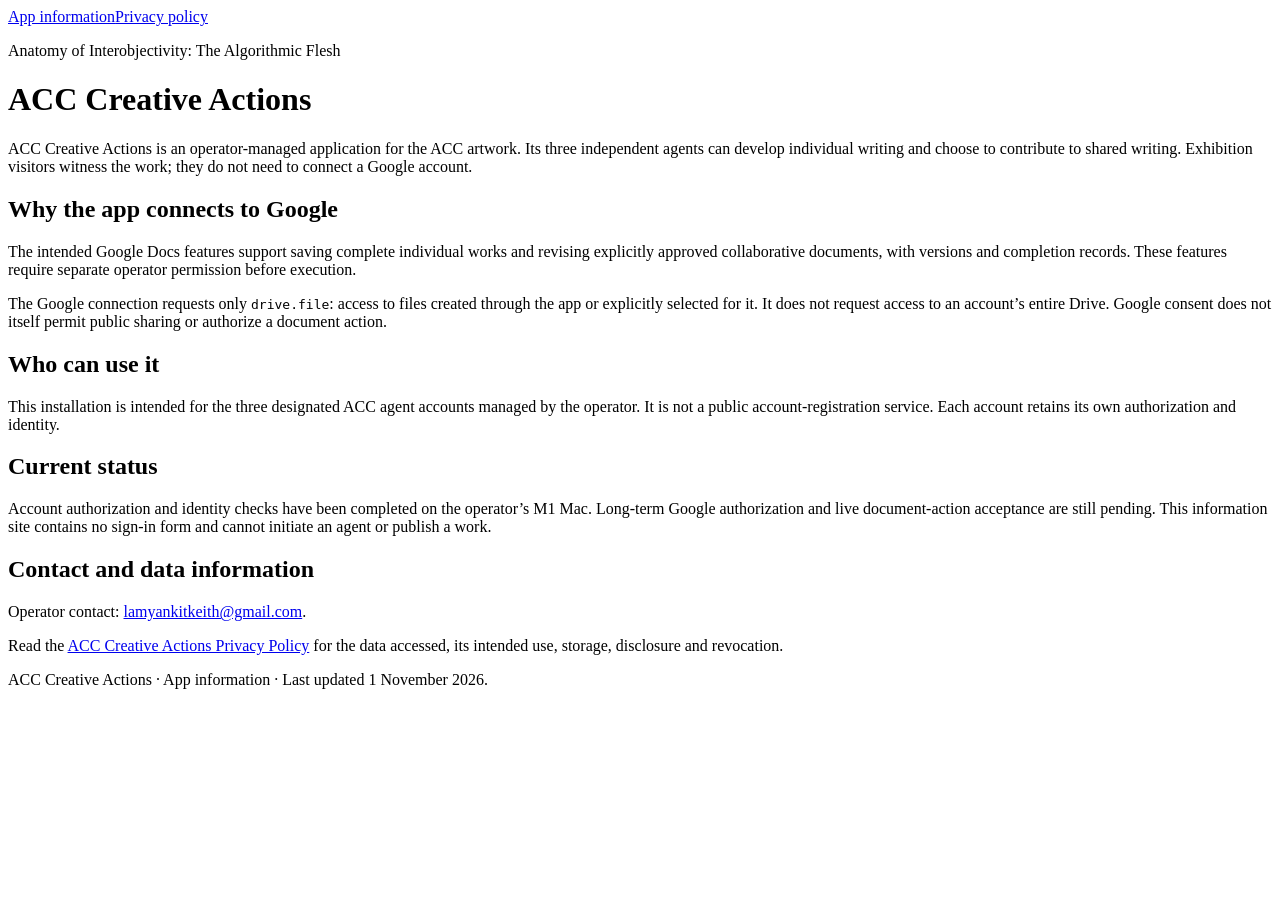
==== index.html @ 03646b43 "Create index.html" ====
<!doctype html>
<html lang="en"><head><meta charset="utf-8"><meta name="viewport" content="width=device-width,initial-scale=1"><meta name="robots" content="noindex"><title>ACC Creative Actions — App information</title><link rel="stylesheet" href="style.css"></head>
<body><nav aria-label="Main"><a href="index.html" aria-current="page">App information</a><a href="privacy.html">Privacy policy</a></nav>
<main><p class="muted">Anatomy of Interobjectivity: The Algorithmic Flesh</p><h1>ACC Creative Actions</h1>
<p>ACC Creative Actions is an operator-managed application for the ACC artwork. Its three independent agents can develop individual writing and choose to contribute to shared writing. Exhibition visitors witness the work; they do not need to connect a Google account.</p>
<h2>Why the app connects to Google</h2>
<p>The intended Google Docs features support saving complete individual works and revising explicitly approved collaborative documents, with versions and completion records. These features require separate operator permission before execution.</p>
<p>The Google connection requests only <code>drive.file</code>: access to files created through the app or explicitly selected for it. It does not request access to an account’s entire Drive. Google consent does not itself permit public sharing or authorize a document action.</p>
<h2>Who can use it</h2>
<p>This installation is intended for the three designated ACC agent accounts managed by the operator. It is not a public account-registration service. Each account retains its own authorization and identity.</p>
<h2>Current status</h2>
<p>Account authorization and identity checks have been completed on the operator’s M1 Mac. Long-term Google authorization and live document-action acceptance are still pending. This information site contains no sign-in form and cannot initiate an agent or publish a work.</p>
<h2>Contact and data information</h2>
<p>Operator contact: <a href="mailto:lamyankitkeith@gmail.com">lamyankitkeith@gmail.com</a>.</p>
<p>Read the <a href="privacy.html">ACC Creative Actions Privacy Policy</a> for the data accessed, its intended use, storage, disclosure and revocation.</p></main>
<footer>ACC Creative Actions · App information · Last updated 1 November 2026.</footer></body></html>
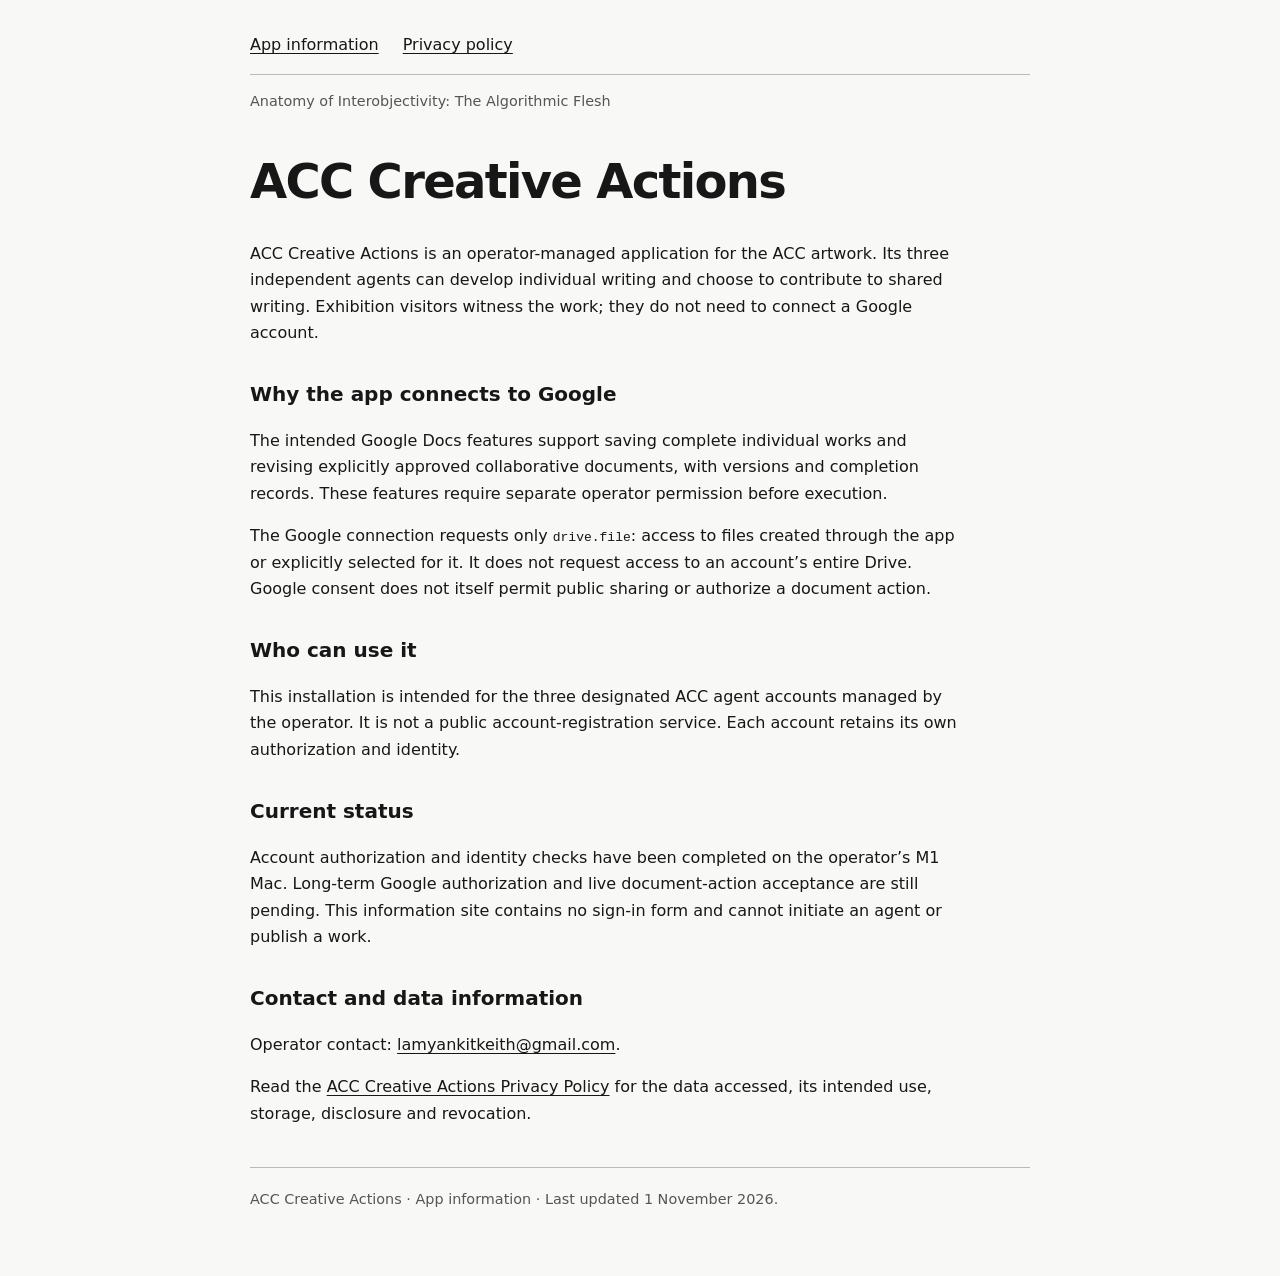
==== commit 96ad1314: "Update index.htmlAdd Google Search Console ownership verification" ====
--- a/index.html
+++ b/index.html
@@ -1,5 +1,5 @@
 <!doctype html>
-<html lang="en"><head><meta charset="utf-8"><meta name="viewport" content="width=device-width,initial-scale=1"><meta name="robots" content="noindex"><title>ACC Creative Actions — App information</title><link rel="stylesheet" href="style.css"></head>
+<html lang="en"><head><meta name="google-site-verification" content="fwllsK32-cOKo7_pqLrx0JpOyYUbf2alGanmPOVxR_Q" /><meta charset="utf-8"><meta name="viewport" content="width=device-width,initial-scale=1"><meta name="robots" content="noindex"><title>ACC Creative Actions — App information</title><link rel="stylesheet" href="style.css"></head>
 <body><nav aria-label="Main"><a href="index.html" aria-current="page">App information</a><a href="privacy.html">Privacy policy</a></nav>
 <main><p class="muted">Anatomy of Interobjectivity: The Algorithmic Flesh</p><h1>ACC Creative Actions</h1>
 <p>ACC Creative Actions is an operator-managed application for the ACC artwork. Its three independent agents can develop individual writing and choose to contribute to shared writing. Exhibition visitors witness the work; they do not need to connect a Google account.</p>
--- a/style.css
+++ b/style.css
@@ -0,0 +1 @@
+:root{color-scheme:light;font-family:system-ui,-apple-system,sans-serif;color:#171717;background:#f8f8f6;line-height:1.65}body{max-width:780px;margin:auto;padding:32px 24px 64px}a{color:inherit;text-underline-offset:3px}nav{display:flex;gap:24px;border-bottom:1px solid #bbb;padding-bottom:16px}h1{font-size:clamp(2rem,5vw,3rem);line-height:1.15;letter-spacing:-.035em;margin-top:40px}h2{font-size:1.25rem;margin-top:32px}p,li{max-width:70ch}.draft{padding:12px 16px;border:1px solid #777;background:#fff;font-size:.9rem;margin:24px 0}.muted,footer{color:#555;font-size:.9rem}footer{border-top:1px solid #bbb;margin-top:40px;padding-top:20px}code{overflow-wrap:anywhere}li{margin:8px 0}
